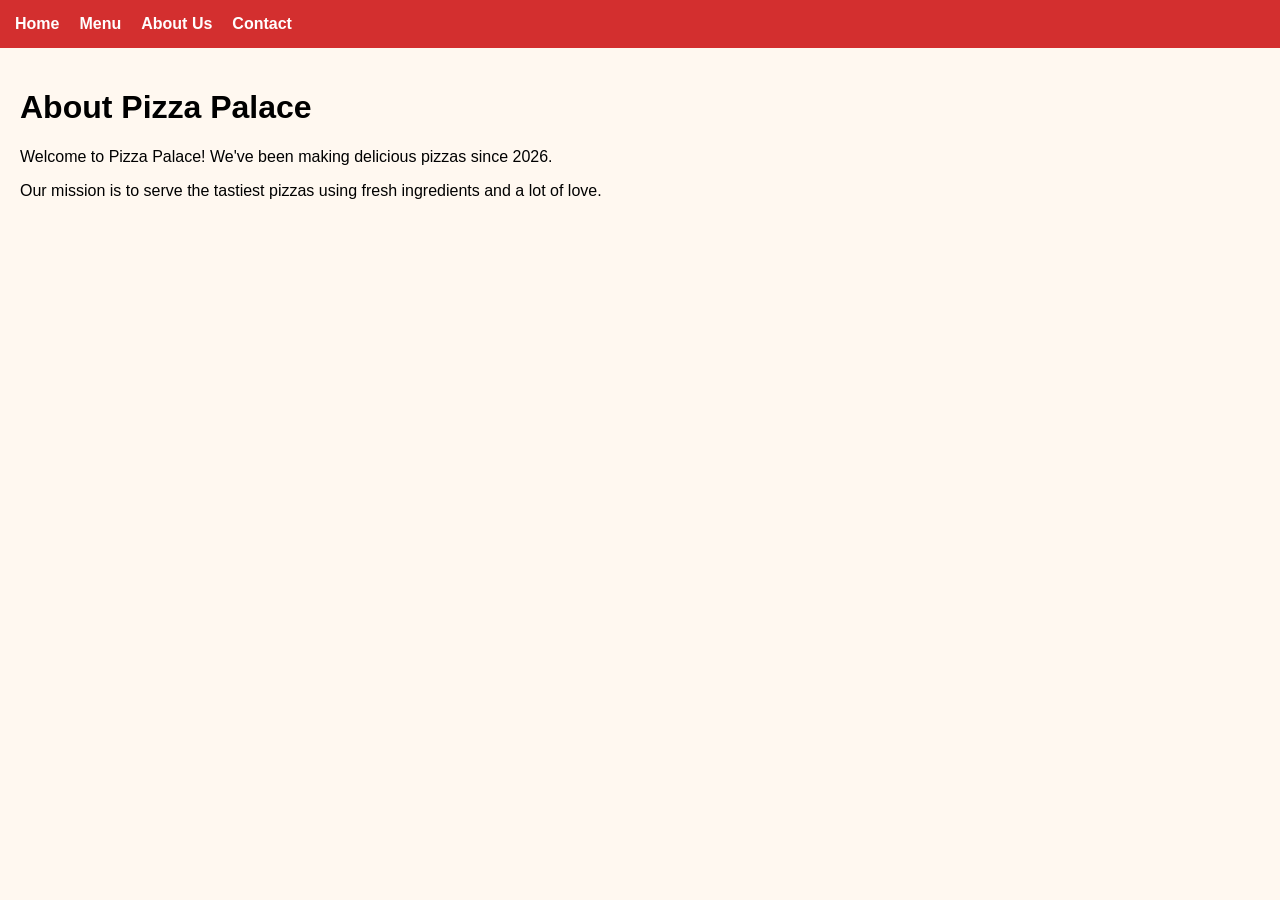
==== about.html @ a04b7f21 "u vendos permbajtja e about.html" ====
<!doctype html>
<html lang="en">
  <head>
    <meta charset="UTF-8" />
    <meta name="viewport" content="width=device-width, initial-scale=1.0" />
    <link rel="stylesheet" href="style.css" />
    <title>About Us - Pizza Palace</title>
  </head>
  <body>
    <!-- Navbar -->
    <nav>
      <ul>
        <li><a href="index.html">Home</a></li>
        <li><a href="menu.html">Menu</a></li>
        <li><a href="about.html">About Us</a></li>
        <li><a href="contact.html">Contact</a></li>
      </ul>
    </nav>

    <!-- Main content -->
    <main>
      <h1>About Pizza Palace</h1>
      <p>
        Welcome to Pizza Palace! We've been making delicious pizzas since 2026.
      </p>
      <p>
        Our mission is to serve the tastiest pizzas using fresh ingredients and
        a lot of love.
      </p>
    </main>
  </body>
</html>
---- style.css ----
/* CSS bazik për faqe pizzeria */
body {
  font-family: Arial, sans-serif;
  margin: 0;
  padding: 0;
  background-color: #fff8f0;
}

nav {
  background-color: #d32f2f;
  padding: 15px;
}
nav ul {
  list-style: none;
  display: flex;
  margin: 0;
  padding: 0;
}
nav ul li {
  margin-right: 20px;
}
nav ul li a {
  color: white;
  text-decoration: none;
  font-weight: bold;
}
nav ul li a:hover {
  text-decoration: underline;
}

header {
  text-align: center;
  padding: 40px 20px;
  background: url("pizza-banner.jpg") no-repeat center center;
  background-size: cover;
  color: white;
  text-shadow: 2px 2px #000;
}

main {
  padding: 20px;
}

.menu {
  display: flex;
  flex-wrap: wrap;
  gap: 20px;
}
.pizza {
  border: 1px solid #ddd;
  border-radius: 10px;
  padding: 15px;
  width: 200px;
  text-align: center;
  background-color: #fff0e0;
}
.pizza img {
  width: 100%;
  border-radius: 10px;
}
footer {
  text-align: center;
  padding: 20px;
  background-color: #d32f2f;
  color: white;
}
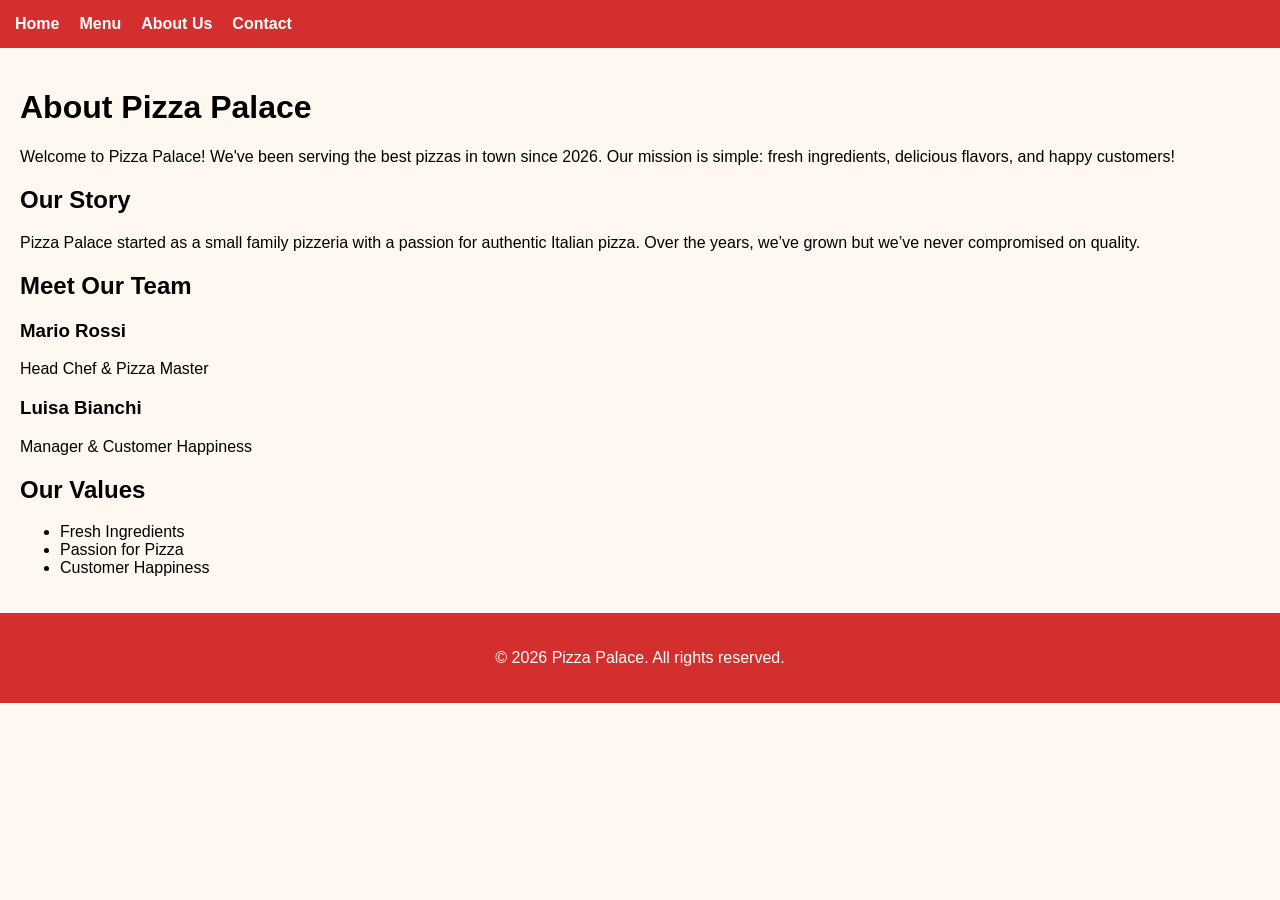
==== commit 43c0570f: "u modifikua permbjatja e about" ====
--- a/about.html
+++ b/about.html
@@ -19,14 +19,55 @@
 
     <!-- Main content -->
     <main>
-      <h1>About Pizza Palace</h1>
-      <p>
-        Welcome to Pizza Palace! We've been making delicious pizzas since 2026.
-      </p>
-      <p>
-        Our mission is to serve the tastiest pizzas using fresh ingredients and
-        a lot of love.
-      </p>
+      <div class="about-container">
+        <!-- Intro -->
+        <div class="about-intro">
+          <h1>About Pizza Palace</h1>
+          <p>
+            Welcome to Pizza Palace! We've been serving the best pizzas in town
+            since 2026. Our mission is simple: fresh ingredients, delicious
+            flavors, and happy customers!
+          </p>
+        </div>
+
+        <!-- Our Story -->
+        <div class="about-story">
+          <h2>Our Story</h2>
+          <p>
+            Pizza Palace started as a small family pizzeria with a passion for
+            authentic Italian pizza. Over the years, we’ve grown but we’ve never
+            compromised on quality.
+          </p>
+        </div>
+
+        <!-- Team -->
+        <div class="about-team">
+          <h2>Meet Our Team</h2>
+          <div class="team-member">
+            <h3>Mario Rossi</h3>
+            <p>Head Chef & Pizza Master</p>
+          </div>
+          <div class="team-member">
+            <h3>Luisa Bianchi</h3>
+            <p>Manager & Customer Happiness</p>
+          </div>
+        </div>
+
+        <!-- Values -->
+        <div class="about-values">
+          <h2>Our Values</h2>
+          <ul>
+            <li>Fresh Ingredients</li>
+            <li>Passion for Pizza</li>
+            <li>Customer Happiness</li>
+          </ul>
+        </div>
+      </div>
     </main>
+
+    <!-- Footer -->
+    <footer>
+      <p>&copy; 2026 Pizza Palace. All rights reserved.</p>
+    </footer>
   </body>
 </html>
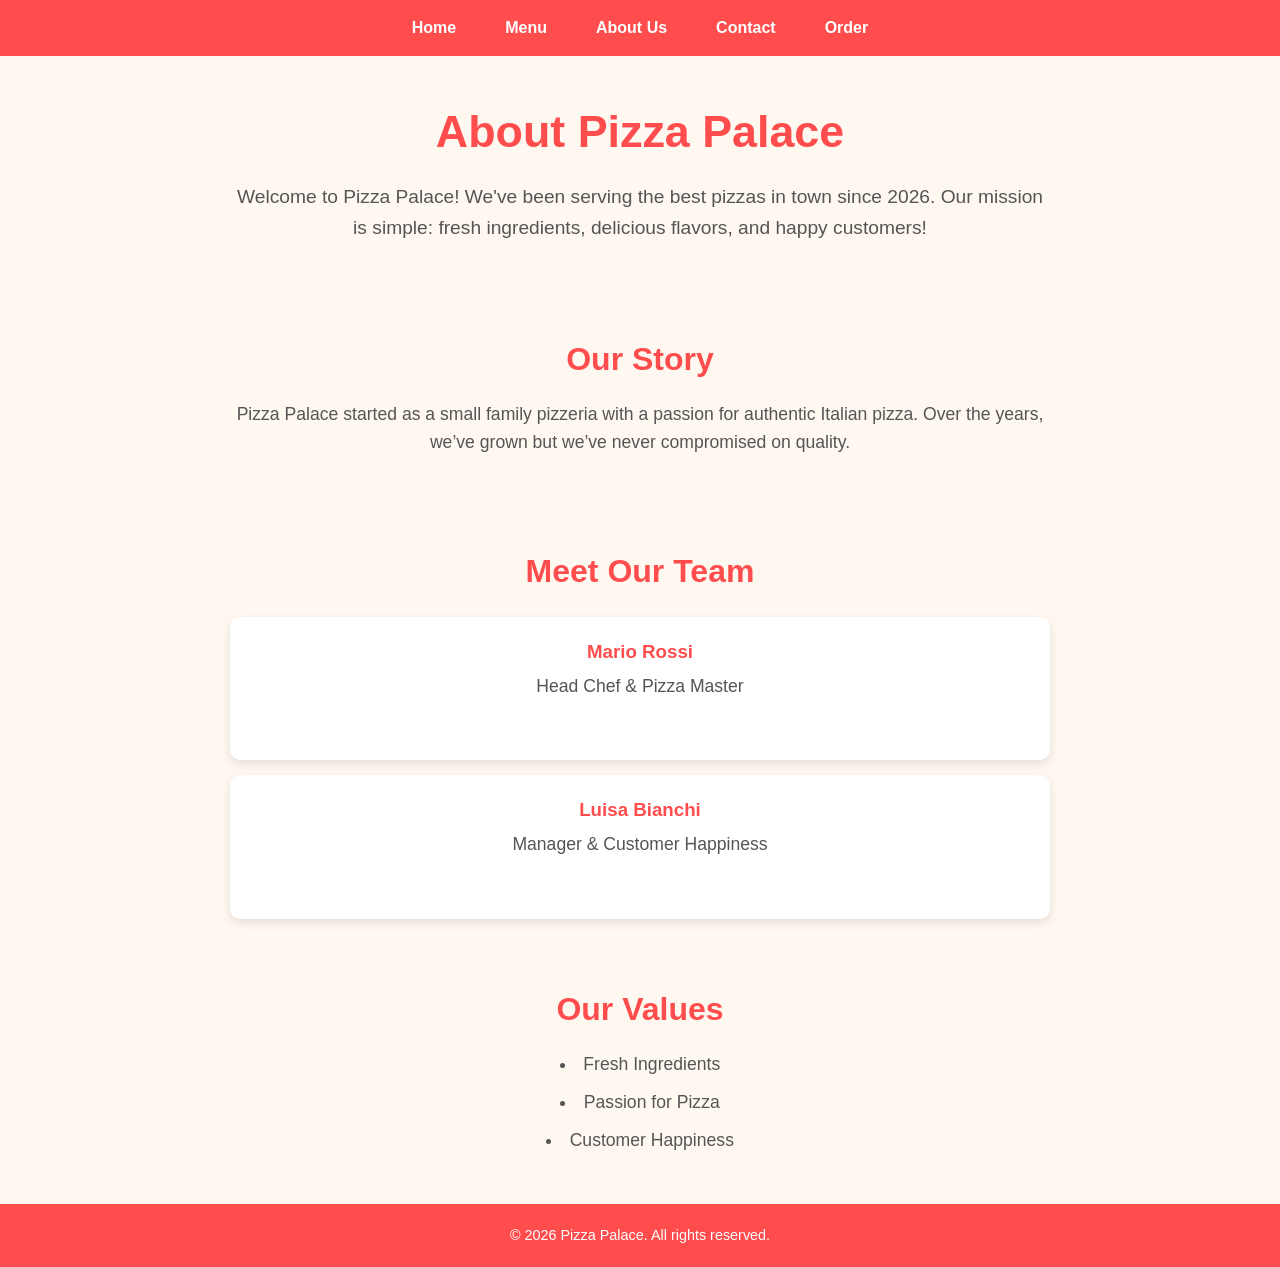
==== commit 2c6bca98: "u shtua order tek nav i seciles' u hoq action dhe method post dhe u vndos id  u modifikua order.html" ====
--- a/about.html
+++ b/about.html
@@ -14,6 +14,7 @@
         <li><a href="menu.html">Menu</a></li>
         <li><a href="about.html">About Us</a></li>
         <li><a href="contact.html">Contact</a></li>
+        <li><a href="order.html">Order</a></li>
       </ul>
     </nav>
 
--- a/style.css
+++ b/style.css
@@ -1,66 +1,755 @@
-/* CSS bazik për faqe pizzeria */
-body {
-  font-family: Arial, sans-serif;
+/* style.css */
+
+/* Reset i bazës */
+* {
   margin: 0;
   padding: 0;
+  box-sizing: border-box;
+  font-family: "Segoe UI", Tahoma, Geneva, Verdana, sans-serif;
+}
+
+/* Body */
+body {
   background-color: #fff8f0;
-}
-
+  color: #333;
+  line-height: 1.6;
+}
+
+/* Navbar */
 nav {
-  background-color: #d32f2f;
-  padding: 15px;
-}
+  background-color: #ff4d4d;
+  padding: 15px 0;
+}
+
 nav ul {
+  display: flex;
+  justify-content: center;
   list-style: none;
-  display: flex;
+  gap: 25px;
+}
+
+nav ul li a {
+  color: white;
+  text-decoration: none;
+  font-weight: bold;
+  padding: 8px 12px;
+  transition:
+    background 0.3s,
+    color 0.3s;
+}
+
+nav ul li a:hover {
+  background-color: white;
+  color: #ff4d4d;
+  border-radius: 5px;
+}
+
+/* Header */
+header {
+  text-align: center;
+  padding: 40px 20px;
+  background: url("pizza-header.jpg") center/cover no-repeat;
+  color: white;
+  text-shadow: 1px 1px 5px rgba(0, 0, 0, 0.6);
+}
+
+header h1 {
+  font-size: 3rem;
+  margin-bottom: 10px;
+}
+
+header p {
+  font-size: 1.3rem;
+}
+
+/* Menu Section */
+.menu-section {
+  max-width: 1200px;
+  margin: 40px auto;
+  padding: 0 20px;
+}
+
+/* Filter buttons */
+.filter-buttons {
+  text-align: center;
+  margin-bottom: 30px;
+}
+
+.filter-buttons button {
+  background-color: #ff4d4d;
+  color: white;
+  border: none;
+  padding: 10px 20px;
+  margin: 0 8px;
+  border-radius: 5px;
+  cursor: pointer;
+  transition: background 0.3s;
+}
+
+.filter-buttons button:hover {
+  background-color: #e60000;
+}
+
+/* Menu Container */
+.menu-container {
+  display: flex;
+  flex-wrap: wrap;
+  justify-content: center;
+  gap: 30px;
+}
+
+/* Pizza cards */
+.pizza {
+  background-color: white;
+  width: 280px;
+  border-radius: 12px;
+  box-shadow: 0 4px 10px rgba(0, 0, 0, 0.1);
+  text-align: center;
+  overflow: hidden;
+  transition:
+    transform 0.3s,
+    box-shadow 0.3s;
+}
+
+.pizza img {
+  width: 100%;
+  height: 200px;
+  object-fit: cover;
+}
+
+.pizza h3 {
+  font-size: 1.5rem;
+  margin: 15px 0 5px 0;
+}
+
+.pizza p {
+  margin: 5px 0;
+  font-size: 1rem;
+}
+
+.pizza strong {
+  font-size: 1.2rem;
+  color: #ff4d4d;
+}
+
+/* Hover effect for cards */
+.pizza:hover {
+  transform: translateY(-5px);
+  box-shadow: 0 8px 20px rgba(0, 0, 0, 0.2);
+}
+
+/* Footer */
+footer {
+  background-color: #ff4d4d;
+  color: white;
+  text-align: center;
+  padding: 20px 0;
+  margin-top: 50px;
+  font-size: 0.9rem;
+}
+
+/* Responsive */
+@media screen and (max-width: 768px) {
+  .menu-container {
+    flex-direction: column;
+    align-items: center;
+  }
+
+  header h1 {
+    font-size: 2.2rem;
+  }
+}
+/* index */
+
+/* style.css për About Us */
+
+/* Reset bazë */
+* {
   margin: 0;
   padding: 0;
-}
-nav ul li {
-  margin-right: 20px;
-}
+  box-sizing: border-box;
+  font-family: "Segoe UI", Tahoma, Geneva, Verdana, sans-serif;
+}
+
+/* Body */
+body {
+  background-color: #fff8f0;
+  color: #333;
+  line-height: 1.6;
+}
+
+/* Navbar */
+nav {
+  background-color: #ff4d4d;
+  padding: 15px 0;
+}
+
+nav ul {
+  display: flex;
+  justify-content: center;
+  list-style: none;
+  gap: 25px;
+}
+
 nav ul li a {
   color: white;
   text-decoration: none;
   font-weight: bold;
-}
+  padding: 8px 12px;
+  transition:
+    background 0.3s,
+    color 0.3s;
+}
+
 nav ul li a:hover {
-  text-decoration: underline;
-}
-
+  background-color: white;
+  color: #ff4d4d;
+  border-radius: 5px;
+}
+
+/* About container */
+.about-container {
+  max-width: 1000px;
+  margin: 40px auto;
+  padding: 0 20px;
+  display: flex;
+  flex-direction: column;
+  gap: 50px;
+}
+
+/* Intro section */
+.about-intro {
+  text-align: center;
+}
+
+.about-intro h1 {
+  font-size: 2.8rem;
+  color: #ff4d4d;
+  margin-bottom: 15px;
+}
+
+.about-intro p {
+  font-size: 1.2rem;
+  color: #555;
+}
+
+/* Our Story */
+.about-story h2 {
+  font-size: 2rem;
+  color: #ff4d4d;
+  margin-bottom: 15px;
+}
+
+.about-story p {
+  font-size: 1.1rem;
+  color: #555;
+}
+
+/* Team */
+.about-team h2 {
+  font-size: 2rem;
+  color: #ff4d4d;
+  margin-bottom: 20px;
+}
+
+.team-member {
+  background-color: white;
+  padding: 20px;
+  margin-bottom: 15px;
+  border-radius: 10px;
+  box-shadow: 0 4px 10px rgba(0, 0, 0, 0.1);
+  transition:
+    transform 0.3s,
+    box-shadow 0.3s;
+}
+
+.team-member h3 {
+  color: #ff4d4d;
+  margin-bottom: 5px;
+}
+
+.team-member p {
+  color: #555;
+}
+
+/* Hover effect for team members */
+.team-member:hover {
+  transform: translateY(-5px);
+  box-shadow: 0 8px 20px rgba(0, 0, 0, 0.2);
+}
+
+/* Values */
+.about-values h2 {
+  font-size: 2rem;
+  color: #ff4d4d;
+  margin-bottom: 15px;
+}
+
+.about-values ul {
+  list-style: disc inside;
+  color: #555;
+  font-size: 1.1rem;
+  display: flex;
+  flex-direction: column;
+  gap: 10px;
+}
+
+/* Footer */
+footer {
+  background-color: #ff4d4d;
+  color: white;
+  text-align: center;
+  padding: 20px 0;
+  margin-top: 50px;
+  font-size: 0.9rem;
+}
+
+/* Responsive */
+@media screen and (max-width: 768px) {
+  .about-container {
+    padding: 0 15px;
+  }
+
+  .about-intro h1 {
+    font-size: 2.2rem;
+  }
+
+  .about-story h2,
+  .about-team h2,
+  .about-values h2 {
+    font-size: 1.8rem;
+  }
+}
+
+/* about */
+/* Reset bazë */
+* {
+  margin: 0;
+  padding: 0;
+  box-sizing: border-box;
+  font-family: "Segoe UI", Tahoma, Geneva, Verdana, sans-serif;
+}
+
+/* Body */
+body {
+  background-color: #fff8f0;
+  color: #333;
+  line-height: 1.6;
+}
+
+/* Navbar */
+nav {
+  background-color: #ff4d4d;
+  padding: 15px 0;
+}
+
+nav ul {
+  display: flex;
+  justify-content: center;
+  list-style: none;
+  gap: 25px;
+}
+
+nav ul li a {
+  color: white;
+  text-decoration: none;
+  font-weight: bold;
+  padding: 8px 12px;
+  transition:
+    background 0.3s,
+    color 0.3s;
+}
+
+nav ul li a:hover {
+  background-color: white;
+  color: #ff4d4d;
+  border-radius: 5px;
+}
+
+/* Main content */
+main {
+  max-width: 1000px;
+  margin: 40px auto;
+  padding: 0 20px;
+}
+
+main h1 {
+  text-align: center;
+  font-size: 2.5rem;
+  color: #ff4d4d;
+  margin-bottom: 10px;
+}
+
+main p {
+  text-align: center;
+  font-size: 1.1rem;
+  margin-bottom: 40px;
+}
+
+/* Contact Container */
+.contact-container {
+  display: flex;
+  gap: 50px;
+  flex-wrap: wrap;
+  justify-content: center;
+}
+
+/* Contact Form */
+.contact-form {
+  flex: 1 1 400px;
+  background-color: white;
+  padding: 30px;
+  border-radius: 12px;
+  box-shadow: 0 4px 15px rgba(0, 0, 0, 0.1);
+}
+
+.contact-form h2 {
+  color: #ff4d4d;
+  margin-bottom: 20px;
+  text-align: center;
+}
+
+.contact-form .form-group {
+  margin-bottom: 20px;
+  display: flex;
+  flex-direction: column;
+}
+
+.contact-form label {
+  margin-bottom: 5px;
+  font-weight: bold;
+}
+
+.contact-form input,
+.contact-form textarea {
+  padding: 12px;
+  border: 1px solid #ccc;
+  border-radius: 8px;
+  font-size: 1rem;
+  transition: border 0.3s;
+}
+
+.contact-form input:focus,
+.contact-form textarea:focus {
+  outline: none;
+  border-color: #ff4d4d;
+}
+
+.contact-form button {
+  background-color: #ff4d4d;
+  color: white;
+  border: none;
+  padding: 12px 20px;
+  font-size: 1.1rem;
+  border-radius: 8px;
+  cursor: pointer;
+  transition: background 0.3s;
+}
+
+.contact-form button:hover {
+  background-color: #e03d3d;
+}
+
+/* Contact Info */
+.contact-info {
+  flex: 1 1 300px;
+  background-color: white;
+  padding: 30px;
+  border-radius: 12px;
+  box-shadow: 0 4px 15px rgba(0, 0, 0, 0.1);
+}
+
+.contact-info h2 {
+  color: #ff4d4d;
+  margin-bottom: 20px;
+  text-align: center;
+}
+
+.contact-info p {
+  margin-bottom: 15px;
+  font-size: 1rem;
+  line-height: 1.5;
+}
+
+/* Footer */
+footer {
+  background-color: #ff4d4d;
+  color: white;
+  text-align: center;
+  padding: 20px 0;
+  margin-top: 50px;
+  font-size: 0.9rem;
+}
+
+/* Responsive */
+@media screen and (max-width: 768px) {
+  .contact-container {
+    flex-direction: column;
+    gap: 30px;
+    padding: 0 10px;
+  }
+}
+/* contact */
+
+/* Reset bazë */
+* {
+  margin: 0;
+  padding: 0;
+  box-sizing: border-box;
+  font-family: "Segoe UI", Tahoma, Geneva, Verdana, sans-serif;
+}
+
+/* Body */
+body {
+  background-color: #fff8f0;
+  color: #333;
+  line-height: 1.6;
+}
+
+/* Navbar */
+nav {
+  background-color: #ff4d4d;
+  padding: 15px 0;
+}
+
+nav ul {
+  display: flex;
+  justify-content: center;
+  list-style: none;
+  gap: 25px;
+}
+
+nav ul li a {
+  color: white;
+  text-decoration: none;
+  font-weight: bold;
+  padding: 8px 12px;
+  transition:
+    background 0.3s,
+    color 0.3s;
+}
+
+nav ul li a:hover {
+  background-color: white;
+  color: #ff4d4d;
+  border-radius: 5px;
+}
+
+/* Header */
 header {
   text-align: center;
   padding: 40px 20px;
-  background: url("pizza-banner.jpg") no-repeat center center;
-  background-size: cover;
-  color: white;
-  text-shadow: 2px 2px #000;
-}
-
-main {
+  background: #ffe6e6;
+  margin-bottom: 40px;
+}
+
+header h1 {
+  color: #ff4d4d;
+  font-size: 2.5rem;
+  margin-bottom: 10px;
+}
+
+header p {
+  font-size: 1.2rem;
+  color: #555;
+}
+
+/* Menu container */
+.menu-container {
+  display: flex;
+  flex-wrap: wrap;
+  justify-content: center;
+  gap: 30px;
+  max-width: 1200px;
+  margin: 0 auto 50px auto;
+  padding: 0 20px;
+}
+
+/* Pizza card */
+.pizza-card {
+  background-color: white;
+  border-radius: 12px;
+  box-shadow: 0 4px 15px rgba(0, 0, 0, 0.1);
+  width: 280px;
   padding: 20px;
-}
-
-.menu {
-  display: flex;
-  flex-wrap: wrap;
-  gap: 20px;
-}
-.pizza {
-  border: 1px solid #ddd;
-  border-radius: 10px;
-  padding: 15px;
-  width: 200px;
-  text-align: center;
-  background-color: #fff0e0;
-}
-.pizza img {
+  text-align: center;
+  transition:
+    transform 0.3s,
+    box-shadow 0.3s;
+}
+
+.pizza-card:hover {
+  transform: translateY(-5px);
+  box-shadow: 0 8px 20px rgba(0, 0, 0, 0.2);
+}
+
+.pizza-card img {
   width: 100%;
   border-radius: 10px;
-}
+  margin-bottom: 15px;
+}
+
+.pizza-card h2 {
+  color: #ff4d4d;
+  margin-bottom: 10px;
+  font-size: 1.5rem;
+}
+
+.pizza-card p {
+  color: #555;
+  margin-bottom: 10px;
+  font-size: 1rem;
+}
+
+.pizza-card .price {
+  font-weight: bold;
+  color: #ff4d4d;
+  font-size: 1.2rem;
+}
+
+/* Footer */
 footer {
-  text-align: center;
-  padding: 20px;
-  background-color: #d32f2f;
-  color: white;
-}
+  background-color: #ff4d4d;
+  color: white;
+  text-align: center;
+  padding: 20px 0;
+  font-size: 0.9rem;
+}
+
+/* Responsive */
+@media screen and (max-width: 900px) {
+  .menu-container {
+    gap: 20px;
+  }
+}
+
+@media screen and (max-width: 600px) {
+  .menu-container {
+    flex-direction: column;
+    align-items: center;
+  }
+}
+/* mmenu */
+
+/* order */
+/* ===== Orders Page ===== */
+
+main {
+  max-width: 900px;
+  margin: 40px auto;
+  padding: 0 20px;
+  text-align: center;
+}
+
+main h1 {
+  font-size: 2.5rem;
+  color: #ff4d4d;
+  margin-bottom: 10px;
+}
+
+main p {
+  margin-bottom: 40px;
+  font-size: 1.1rem;
+  color: #555;
+}
+
+/* Order Container */
+.order-container {
+  display: flex;
+  justify-content: center;
+}
+
+/* Order Form Card */
+.order-form {
+  width: 100%;
+  max-width: 500px;
+  background-color: white;
+  padding: 35px;
+  border-radius: 12px;
+  box-shadow: 0 6px 20px rgba(0, 0, 0, 0.1);
+  text-align: left;
+}
+
+/* Form Groups */
+.form-group {
+  display: flex;
+  flex-direction: column;
+  margin-bottom: 20px;
+}
+
+.form-group label {
+  font-weight: bold;
+  margin-bottom: 6px;
+  color: #333;
+}
+
+.form-group input,
+.form-group select,
+.form-group textarea {
+  padding: 12px;
+  border: 1px solid #ccc;
+  border-radius: 8px;
+  font-size: 1rem;
+  transition: all 0.3s ease;
+}
+
+/* Focus Effect */
+.form-group input:focus,
+.form-group select:focus,
+.form-group textarea:focus {
+  outline: none;
+  border-color: #ff4d4d;
+  box-shadow: 0 0 5px rgba(255, 77, 77, 0.4);
+}
+
+/* Button */
+button {
+  width: 100%;
+  padding: 14px;
+  background-color: #ff4d4d;
+  color: white;
+  border: none;
+  border-radius: 8px;
+  font-size: 1.1rem;
+  font-weight: bold;
+  cursor: pointer;
+  transition:
+    background 0.3s,
+    transform 0.2s;
+}
+
+button:hover {
+  background-color: #e03d3d;
+  transform: translateY(-2px);
+}
+
+/* Responsive */
+@media (max-width: 600px) {
+  .order-form {
+    padding: 25px;
+  }
+
+  main h1 {
+    font-size: 2rem;
+  }
+}
+
+#feedback-btn {
+  position: fixed; /* rri fikse gjatë scroll */
+  bottom: 20px; /* 20px nga fundi i faqes */
+  right: 20px; /* 20px nga krahu i djathtë */
+  background-color: #007bff; /* ngjyrë blu, mund ta ndryshosh */
+  color: white;
+  border: none;
+  padding: 8px 12px; /* më e vogël se butoni normal */
+  border-radius: 50px; /* bëhet buton i rrumbullakët */
+  cursor: pointer;
+  font-size: 14px; /* më i vogël */
+  z-index: 1000; /* mbi çdo element */
+  box-shadow: 0 2px 5px rgba(0, 0, 0, 0.2);
+  transition: transform 0.2s;
+}
+
+#feedback-btn:hover {
+  transform: scale(1.1); /* efekti kur e hover-on */
+}
